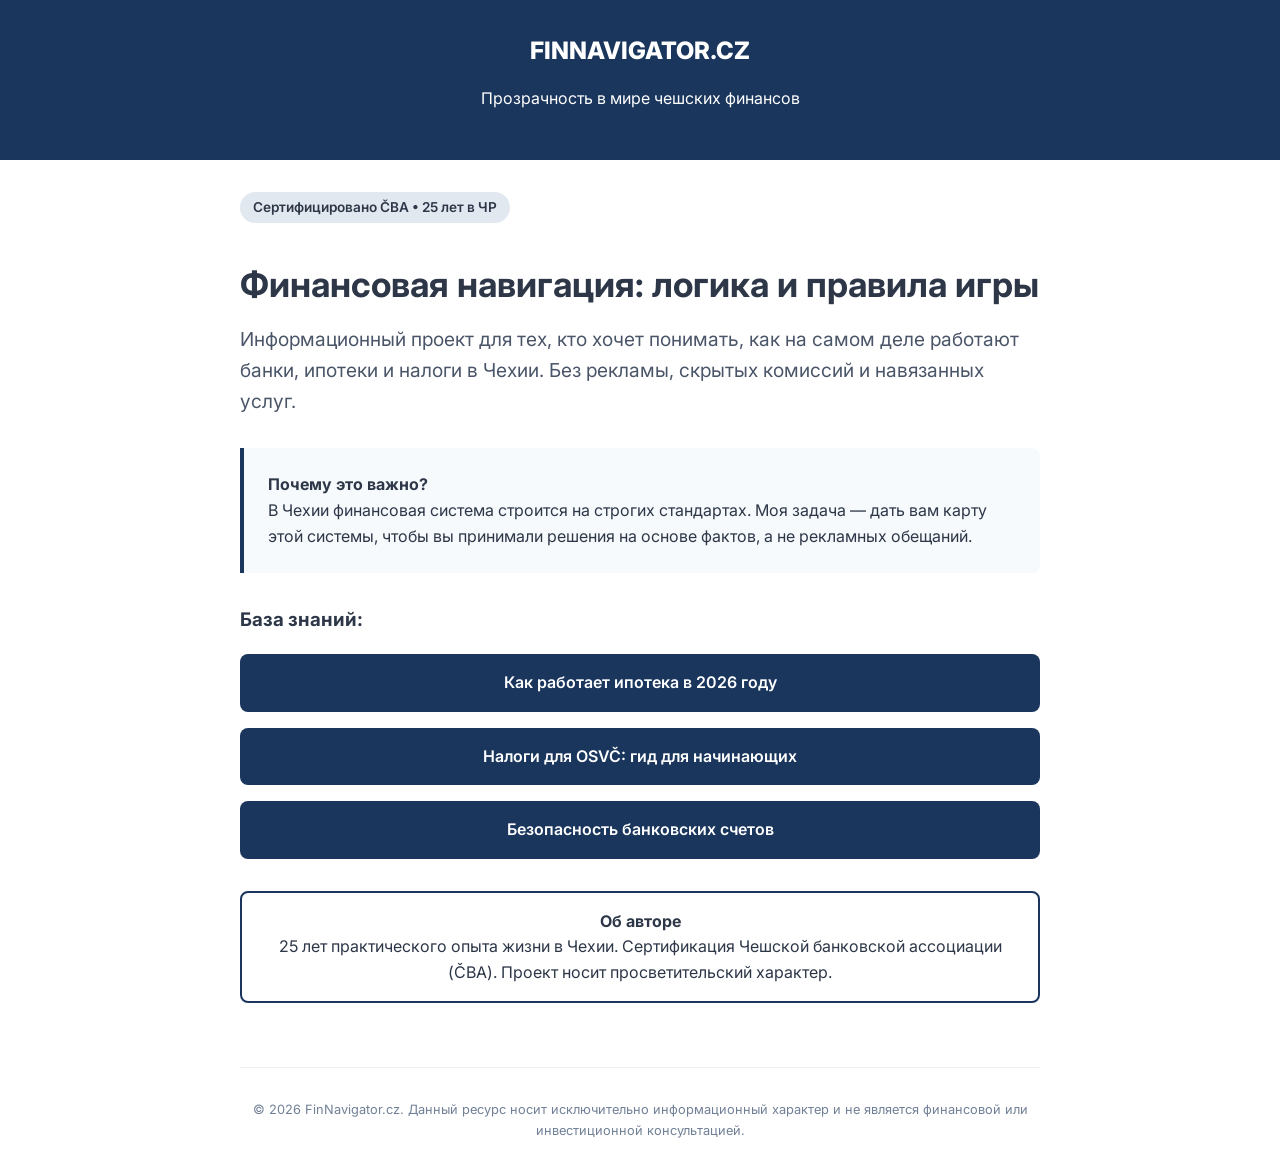
==== index.html @ df404791 "Add files via upload" ====
<!DOCTYPE html>
<html lang="ru">
<head>
    <meta charset="UTF-8">
    <meta name="viewport" content="width=device-width, initial-scale=1.0">
    <title>FinNavigator.cz | Финансовая грамотность в Чехии</title>
    <link href="https://fonts.googleapis.com/css2?family=Inter:wght@400;600;800&display=swap" rel="stylesheet">
    <style>
        :root {
            --primary: #1a365d; /* Глубокий синий (доверие) */
            --accent: #2b6cb0;
            --text: #2d3748;
            --light: #f7fafc;
        }
        body {
            font-family: 'Inter', sans-serif;
            margin: 0;
            line-height: 1.6;
            color: var(--text);
            background-color: #fff;
        }
        header {
            background: var(--primary);
            color: white;
            padding: 2rem 1rem;
            text-align: center;
        }
        .container {
            max-width: 800px;
            margin: 0 auto;
            padding: 2rem 1rem;
        }
        .badge {
            display: inline-block;
            background: #e2e8f0;
            padding: 0.3rem 0.8rem;
            border-radius: 20px;
            font-size: 0.85rem;
            font-weight: 600;
            margin-bottom: 1rem;
        }
        h1 { font-size: 2.2rem; margin-bottom: 1rem; line-height: 1.2; }
        .hero-text { font-size: 1.2rem; color: #4a5568; margin-bottom: 2rem; }
        
        .card {
            background: var(--light);
            border-left: 4px solid var(--primary);
            padding: 1.5rem;
            margin-bottom: 2rem;
            border-radius: 0 8px 8px 0;
        }
        .btn {
            display: block;
            background: var(--primary);
            color: white;
            text-decoration: none;
            padding: 1rem;
            text-align: center;
            border-radius: 8px;
            font-weight: 600;
            transition: 0.3s;
        }
        .btn:hover { background: var(--accent); }
        
        .footer {
            font-size: 0.8rem;
            color: #718096;
            text-align: center;
            margin-top: 4rem;
            border-top: 1px solid #edf2f7;
            padding-top: 2rem;
        }
        .expert-stamp {
            border: 2px solid var(--primary);
            padding: 1rem;
            margin-top: 2rem;
            text-align: center;
            border-radius: 8px;
        }
    </style>
</head>
<body>

<header>
    <div style="font-weight: 800; font-size: 1.5rem;">FINNAVIGATOR.CZ</div>
    <p>Прозрачность в мире чешских финансов</p>
</header>

<div class="container">
    <div class="badge">Сертифицировано ČBA • 25 лет в ЧР</div>
    
    <h1>Финансовая навигация: логика и правила игры</h1>
    
    <p class="hero-text">
        Информационный проект для тех, кто хочет понимать, как на самом деле работают банки, ипотеки и налоги в Чехии. Без рекламы, скрытых комиссий и навязанных услуг.
    </p>

    <div class="card">
        <strong>Почему это важно?</strong><br>
        В Чехии финансовая система строится на строгих стандартах. Моя задача — дать вам карту этой системы, чтобы вы принимали решения на основе фактов, а не рекламных обещаний.
    </div>

    <h3>База знаний:</h3>
    <a href="mortgage2026.html" class="btn" style="margin-bottom: 1rem;">Как работает ипотека в 2026 году</a>
    <a href="#" class="btn" style="margin-bottom: 1rem;">Налоги для OSVČ: гид для начинающих</a>
    <a href="#" class="btn">Безопасность банковских счетов</a>

    <div class="expert-stamp">
        <strong>Об авторе</strong><br>
        25 лет практического опыта жизни в Чехии. Сертификация Чешской банковской ассоциации (ČBA). Проект носит просветительский характер.
    </div>

    <div class="footer">
        © 2026 FinNavigator.cz. Данный ресурс носит исключительно информационный характер и не является финансовой или инвестиционной консультацией.
    </div>
</div>

</body>
</html>
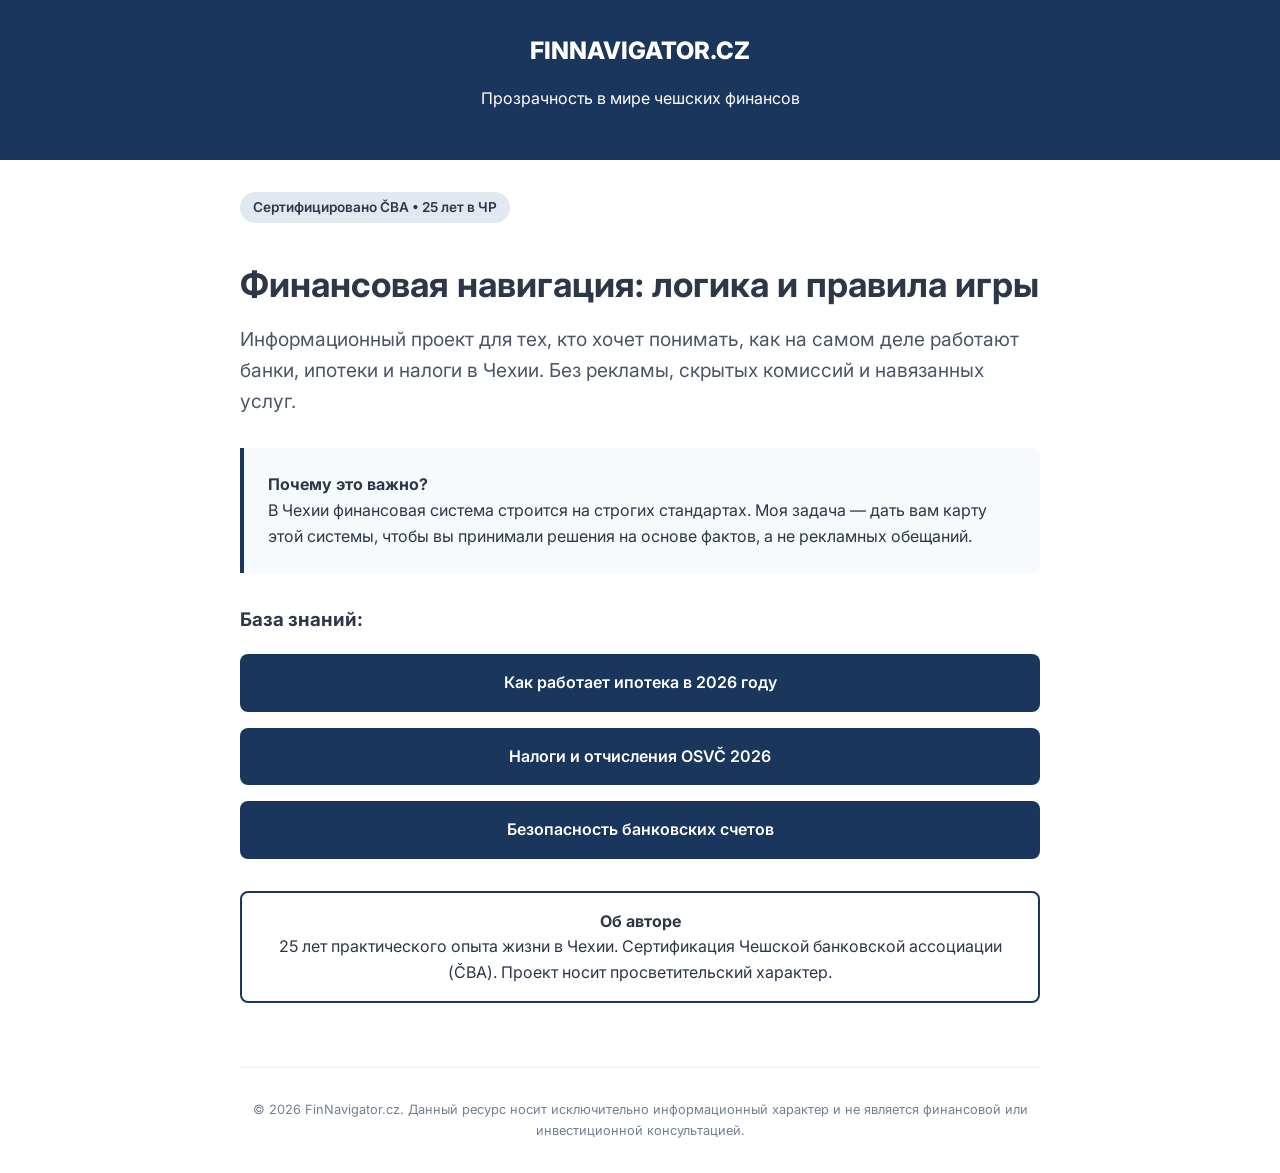
==== commit 682e57c2: "Add files via upload" ====
--- a/index.html
+++ b/index.html
@@ -102,7 +102,7 @@
 
     <h3>База знаний:</h3>
     <a href="mortgage2026.html" class="btn" style="margin-bottom: 1rem;">Как работает ипотека в 2026 году</a>
-    <a href="#" class="btn" style="margin-bottom: 1rem;">Налоги для OSVČ: гид для начинающих</a>
+    <a href="osvc2026.html" class="btn" style="margin-bottom: 1rem;">Налоги и отчисления OSVČ 2026</a>
     <a href="#" class="btn">Безопасность банковских счетов</a>
 
     <div class="expert-stamp">
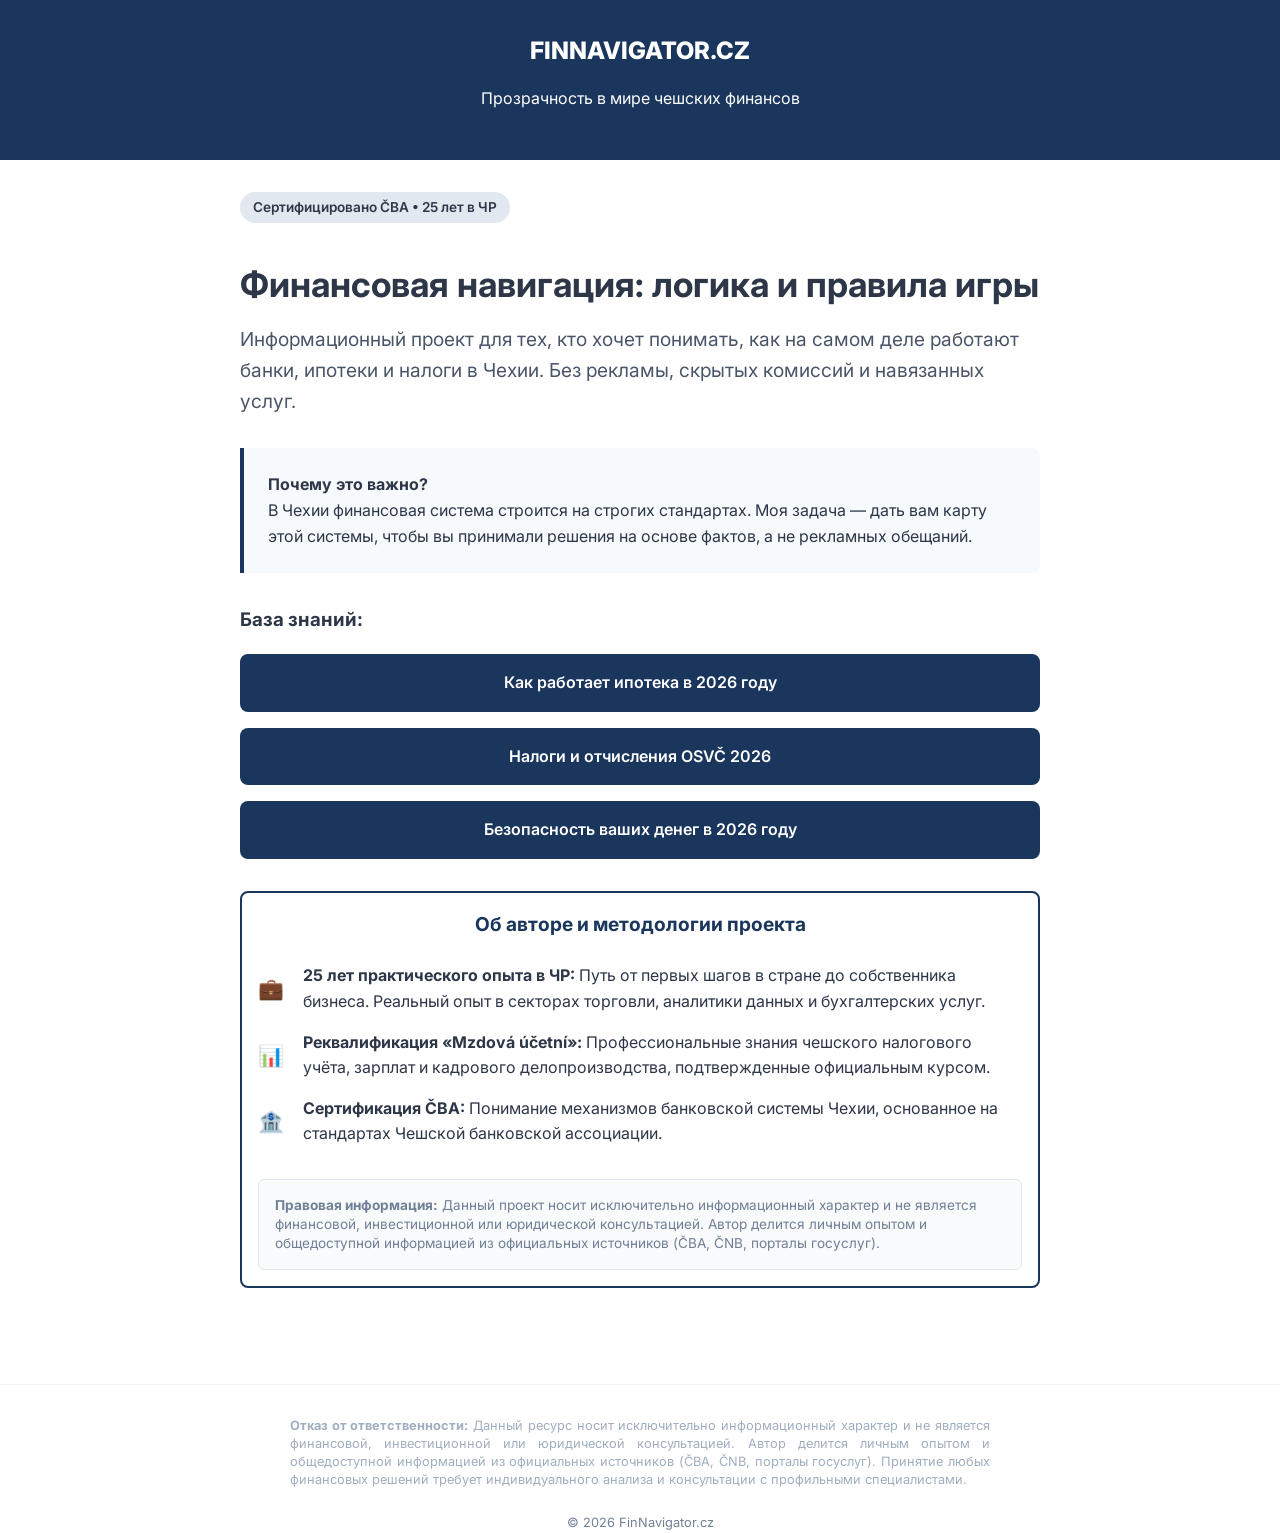
==== commit 548e2042: "Add files via upload" ====
--- a/index.html
+++ b/index.html
@@ -77,6 +77,17 @@
             text-align: center;
             border-radius: 8px;
         }
+		.disclaimer-box {
+           font-size: 0.85rem;
+           color: #718096;
+           background-color: #f8fafc;
+           border: 1px solid #e2e8f0;
+           padding: 1rem;
+           margin-top: 1.5rem;
+           border-radius: 6px;
+           text-align: left;
+           line-height: 1.4;
+}
     </style>
 </head>
 <body>
@@ -103,17 +114,43 @@
     <h3>База знаний:</h3>
     <a href="mortgage2026.html" class="btn" style="margin-bottom: 1rem;">Как работает ипотека в 2026 году</a>
     <a href="osvc2026.html" class="btn" style="margin-bottom: 1rem;">Налоги и отчисления OSVČ 2026</a>
-    <a href="#" class="btn">Безопасность банковских счетов</a>
+    <a href="security2026.html" class="btn">Безопасность ваших денег в 2026 году</a>
 
-    <div class="expert-stamp">
-        <strong>Об авторе</strong><br>
-        25 лет практического опыта жизни в Чехии. Сертификация Чешской банковской ассоциации (ČBA). Проект носит просветительский характер.
+   <div class="expert-stamp">
+    <strong style="font-size: 1.2rem; color: var(--primary);">Об авторе и методологии проекта</strong>
+    
+    <div style="margin-top: 1.5rem; display: grid; grid-template-columns: 30px 1fr; gap: 15px; align-items: center; text-align: left;">
+        
+        <div style="font-size: 1.3rem; color: var(--accent); font-weight: 800;">💼</div>
+        <div>
+            <strong>25 лет практического опыта в ЧР:</strong> Путь от первых шагов в стране до собственника бизнеса. Реальный опыт в секторах торговли, аналитики данных и бухгалтерских услуг.
+        </div>
+
+        <div style="font-size: 1.3rem; color: var(--accent); font-weight: 800;">📊</div>
+        <div>
+            <strong>Реквалификация «Mzdová účetní»:</strong> Профессиональные знания чешского налогового учёта, зарплат и кадрового делопроизводства, подтвержденные официальным курсом.
+        </div>
+
+        <div style="font-size: 1.3rem; color: var(--accent); font-weight: 800;">🏦</div>
+        <div>
+            <strong>Сертификация ČBA:</strong> Понимание механизмов банковской системы Чехии, основанное на стандартах Чешской банковской ассоциации.
+        </div>
     </div>
+    
+    <div class="disclaimer-box" style="margin-top: 2rem;">
+        <strong>Правовая информация:</strong> Данный проект носит исключительно информационный характер и не является финансовой, инвестиционной или юридической консультацией. Автор делится личным опытом и общедоступной информацией из официальных источников (ČBA, ČNB, порталы госуслуг).
+    </div>
+</div>
+</div>
 
     <div class="footer">
-        © 2026 FinNavigator.cz. Данный ресурс носит исключительно информационный характер и не является финансовой или инвестиционной консультацией.
+	<p style="font-size: 0.8rem; line-height: 1.4; max-width: 700px; margin: 0 auto; color: #a0aec0; text-align: justify;">
+        <strong>Отказ от ответственности:</strong> Данный ресурс носит исключительно информационный характер и не является финансовой, инвестиционной или юридической консультацией. Автор делится личным опытом и общедоступной информацией из официальных источников (ČBA, ČNB, порталы госуслуг). Принятие любых финансовых решений требует индивидуального анализа и консультации с профильными специалистами.
+    </p>
+ 		<div style="margin-top: 1.5rem;">© 2026 FinNavigator.cz</div>
     </div>
 </div>
 
+
 </body>
 </html>
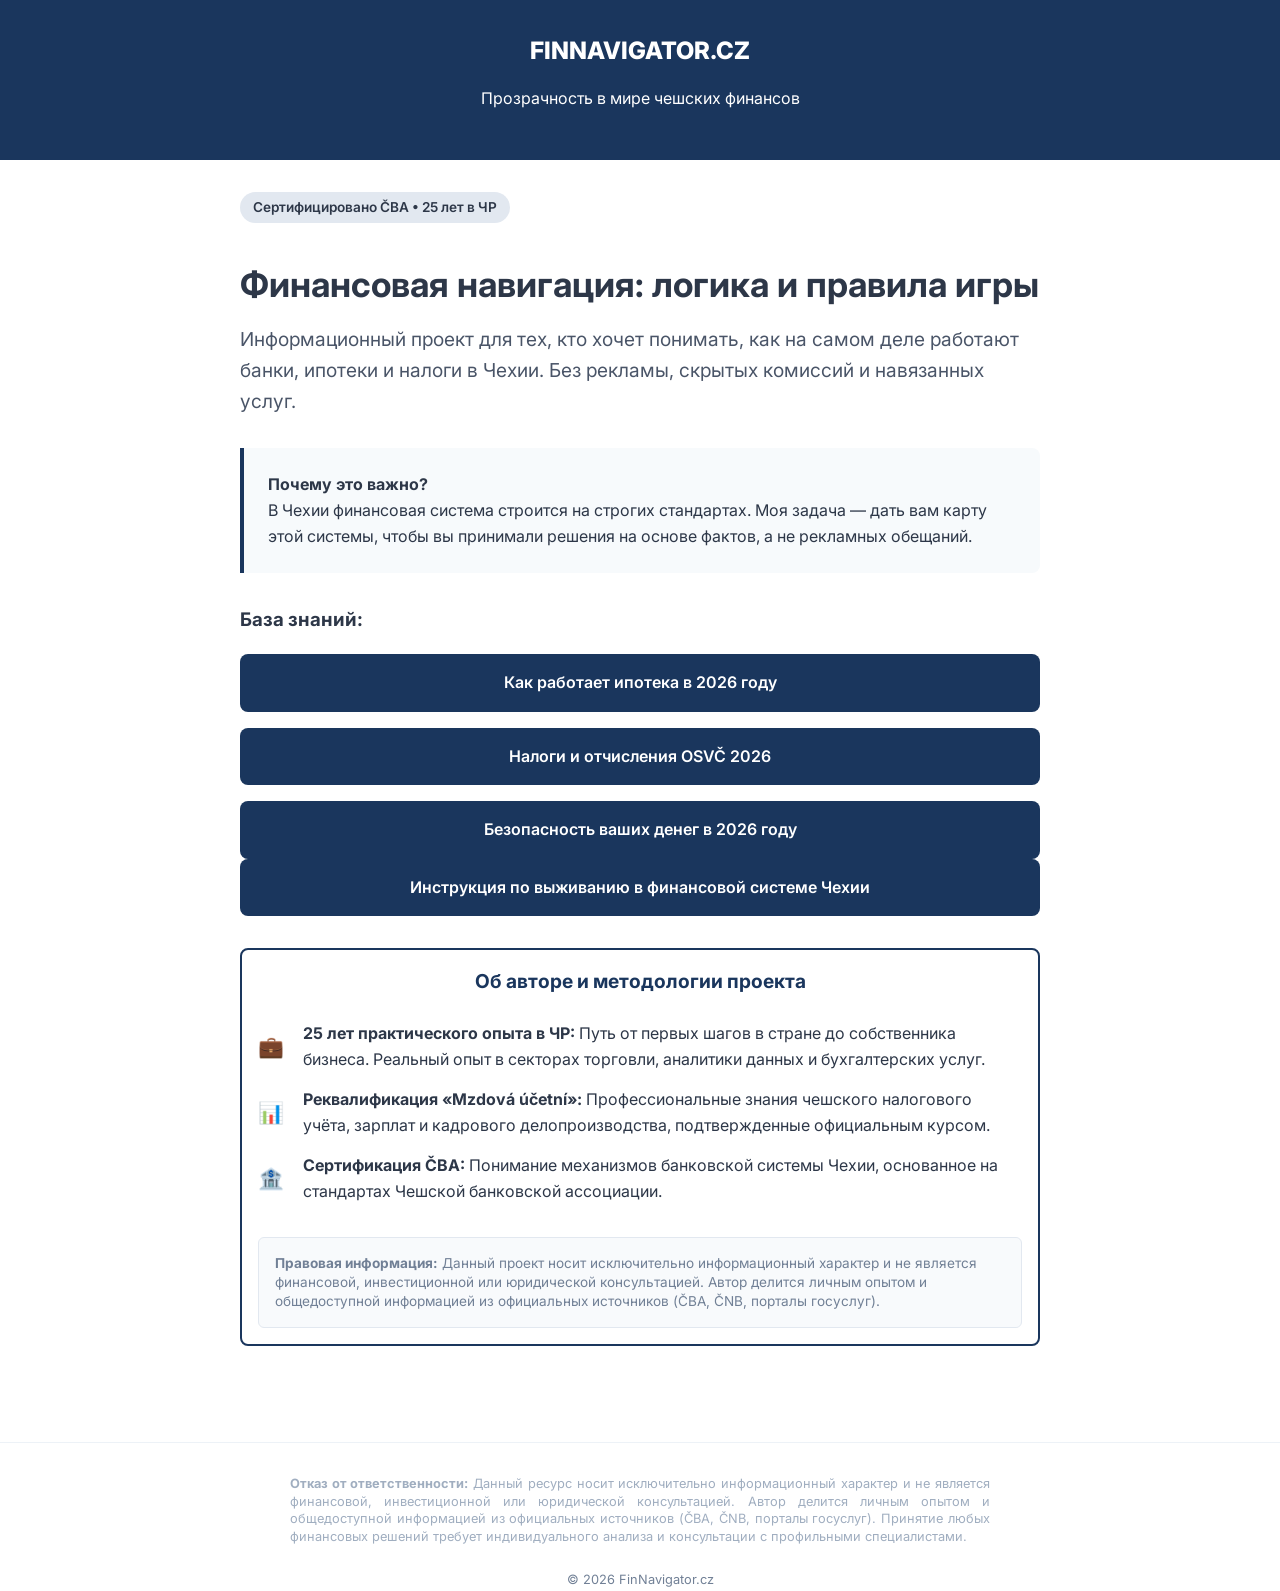
==== commit 92e2d6d1: "Add button for financial survival guide Adding Patrion url" ====
--- a/index.html
+++ b/index.html
@@ -115,6 +115,7 @@
     <a href="mortgage2026.html" class="btn" style="margin-bottom: 1rem;">Как работает ипотека в 2026 году</a>
     <a href="osvc2026.html" class="btn" style="margin-bottom: 1rem;">Налоги и отчисления OSVČ 2026</a>
     <a href="security2026.html" class="btn">Безопасность ваших денег в 2026 году</a>
+	<a href="https://www.patreon.com/cw/FinNAVIGATOR" class="btn">Инструкция по выживанию в финансовой системе Чехии</a>
 
    <div class="expert-stamp">
     <strong style="font-size: 1.2rem; color: var(--primary);">Об авторе и методологии проекта</strong>
@@ -153,4 +154,4 @@
 
 
 </body>
-</html>+</html>
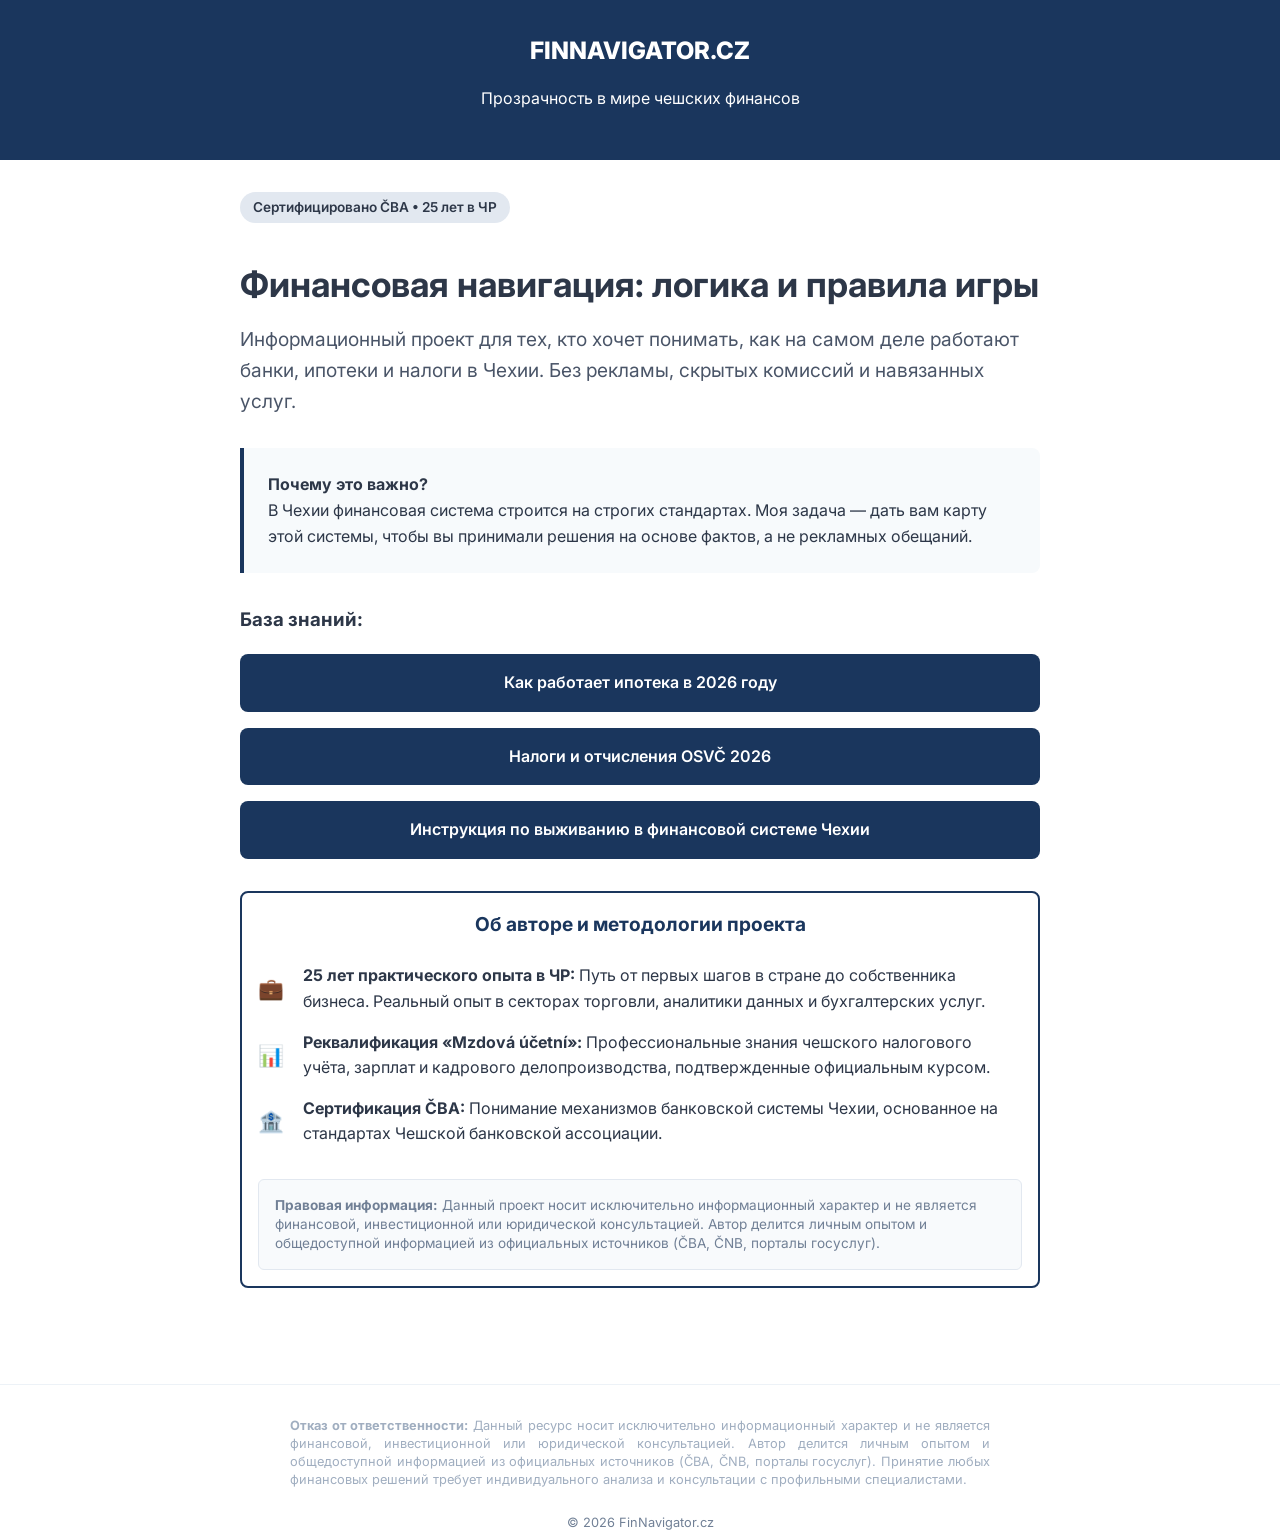
==== commit a1f0102e: "Update index.html edit lining" ====
--- a/index.html
+++ b/index.html
@@ -114,7 +114,7 @@
     <h3>База знаний:</h3>
     <a href="mortgage2026.html" class="btn" style="margin-bottom: 1rem;">Как работает ипотека в 2026 году</a>
     <a href="osvc2026.html" class="btn" style="margin-bottom: 1rem;">Налоги и отчисления OSVČ 2026</a>
-    <a href="security2026.html" class="btn">Безопасность ваших денег в 2026 году</a>
+    <a href="security2026.html" class="btn" style="margin-bottom: 1rem;>Безопасность ваших денег в 2026 году</a>
 	<a href="https://www.patreon.com/cw/FinNAVIGATOR" class="btn">Инструкция по выживанию в финансовой системе Чехии</a>
 
    <div class="expert-stamp">
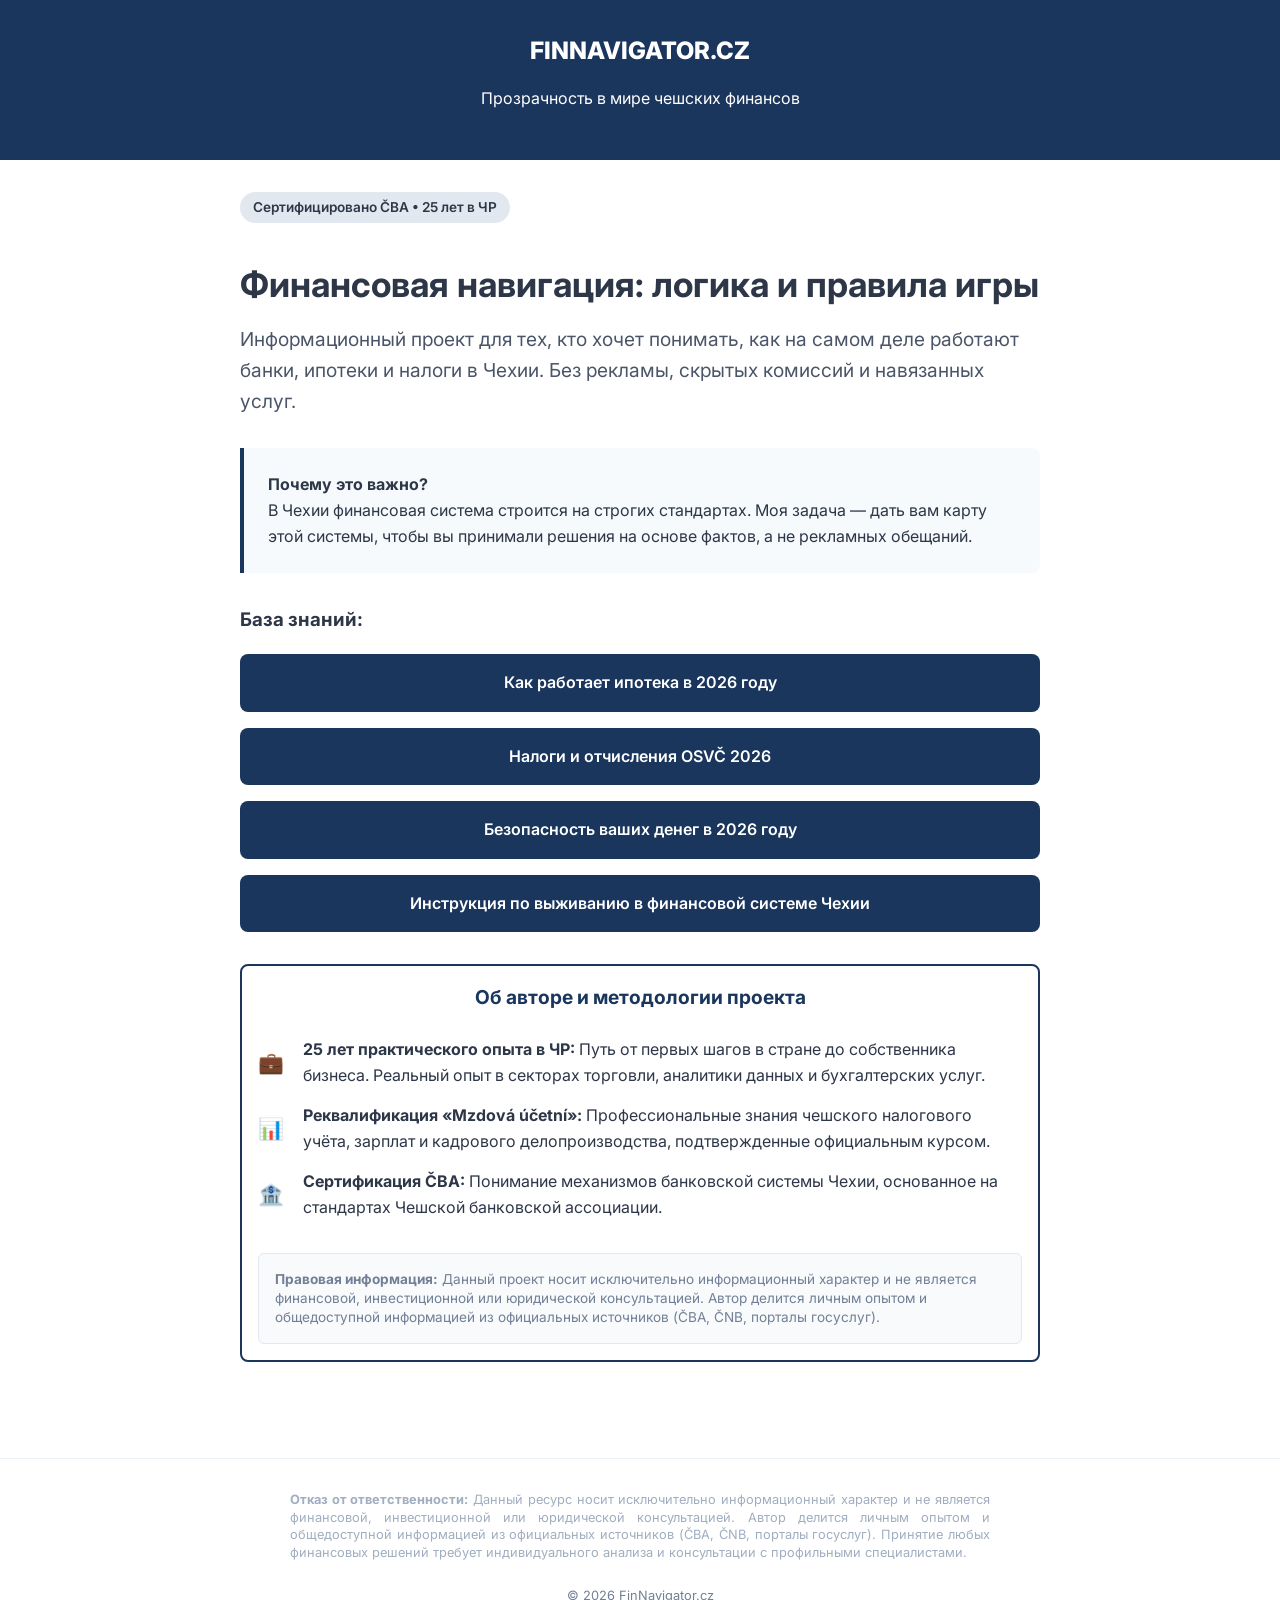
==== commit c37d2f5e: "Update index.html fix coding" ====
--- a/index.html
+++ b/index.html
@@ -114,7 +114,7 @@
     <h3>База знаний:</h3>
     <a href="mortgage2026.html" class="btn" style="margin-bottom: 1rem;">Как работает ипотека в 2026 году</a>
     <a href="osvc2026.html" class="btn" style="margin-bottom: 1rem;">Налоги и отчисления OSVČ 2026</a>
-    <a href="security2026.html" class="btn" style="margin-bottom: 1rem;>Безопасность ваших денег в 2026 году</a>
+    <a href="security2026.html" class="btn" style="margin-bottom: 1rem;">Безопасность ваших денег в 2026 году</a>
 	<a href="https://www.patreon.com/cw/FinNAVIGATOR" class="btn">Инструкция по выживанию в финансовой системе Чехии</a>
 
    <div class="expert-stamp">
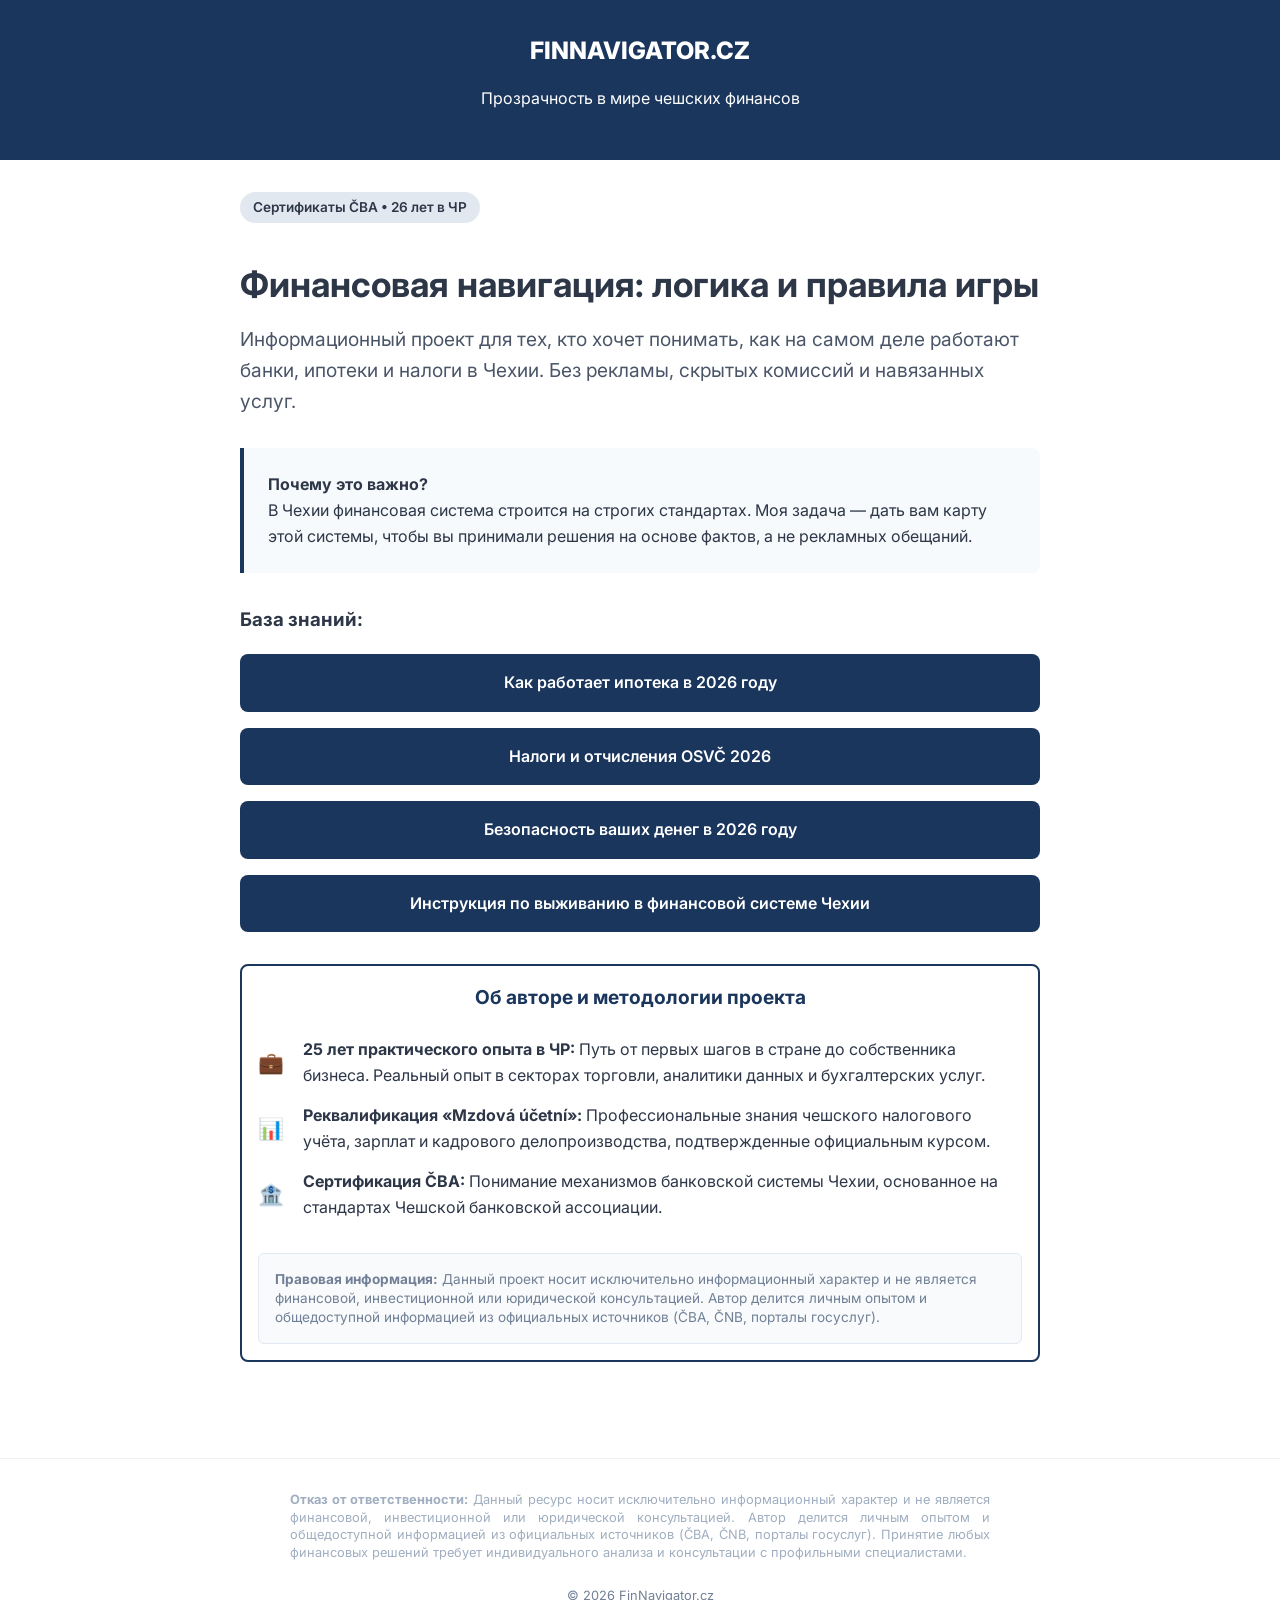
==== commit 794bb48c: "Update index.html Текстовые правки" ====
--- a/index.html
+++ b/index.html
@@ -98,7 +98,7 @@
 </header>
 
 <div class="container">
-    <div class="badge">Сертифицировано ČBA • 25 лет в ЧР</div>
+    <div class="badge">Сертификаты ČBA • 26 лет в ЧР</div>
     
     <h1>Финансовая навигация: логика и правила игры</h1>
     
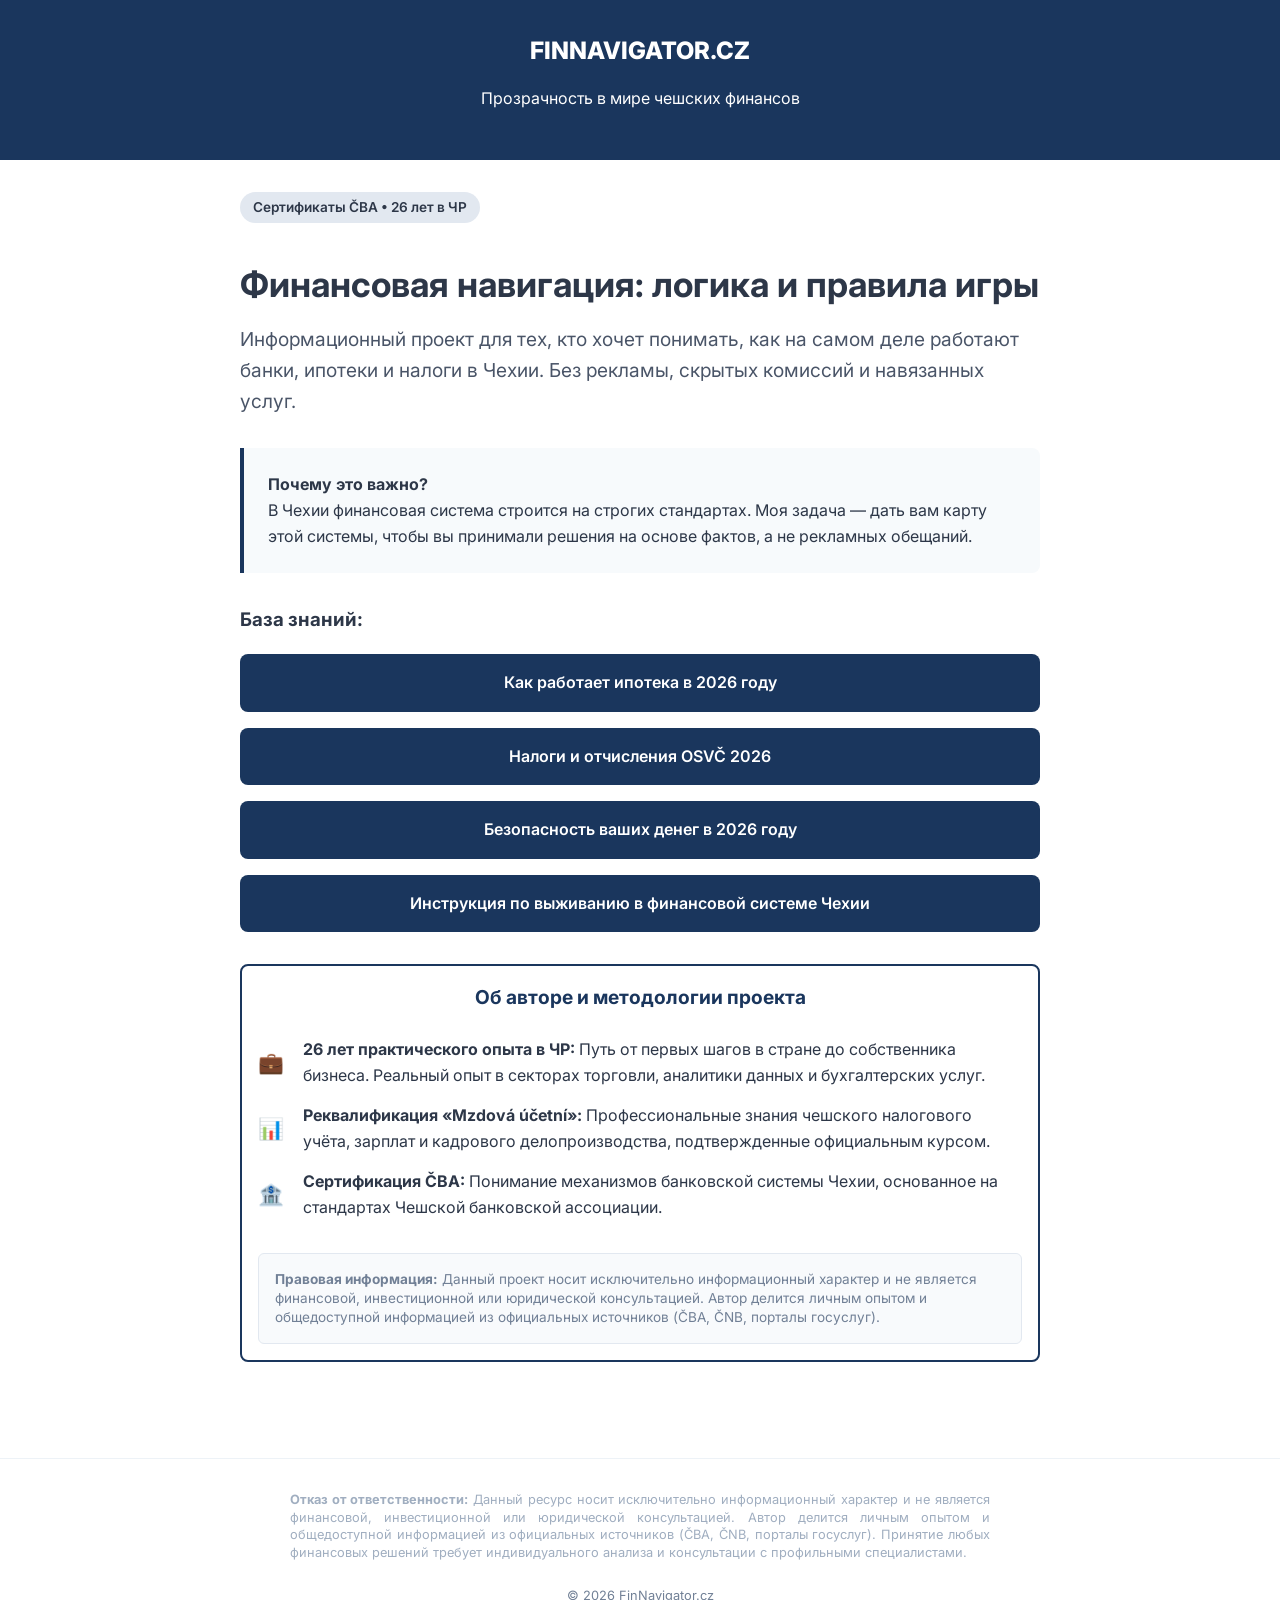
==== commit d192808c: "Update index.html текстовые оправы" ====
--- a/index.html
+++ b/index.html
@@ -124,7 +124,7 @@
         
         <div style="font-size: 1.3rem; color: var(--accent); font-weight: 800;">💼</div>
         <div>
-            <strong>25 лет практического опыта в ЧР:</strong> Путь от первых шагов в стране до собственника бизнеса. Реальный опыт в секторах торговли, аналитики данных и бухгалтерских услуг.
+            <strong>26 лет практического опыта в ЧР:</strong> Путь от первых шагов в стране до собственника бизнеса. Реальный опыт в секторах торговли, аналитики данных и бухгалтерских услуг.
         </div>
 
         <div style="font-size: 1.3rem; color: var(--accent); font-weight: 800;">📊</div>
